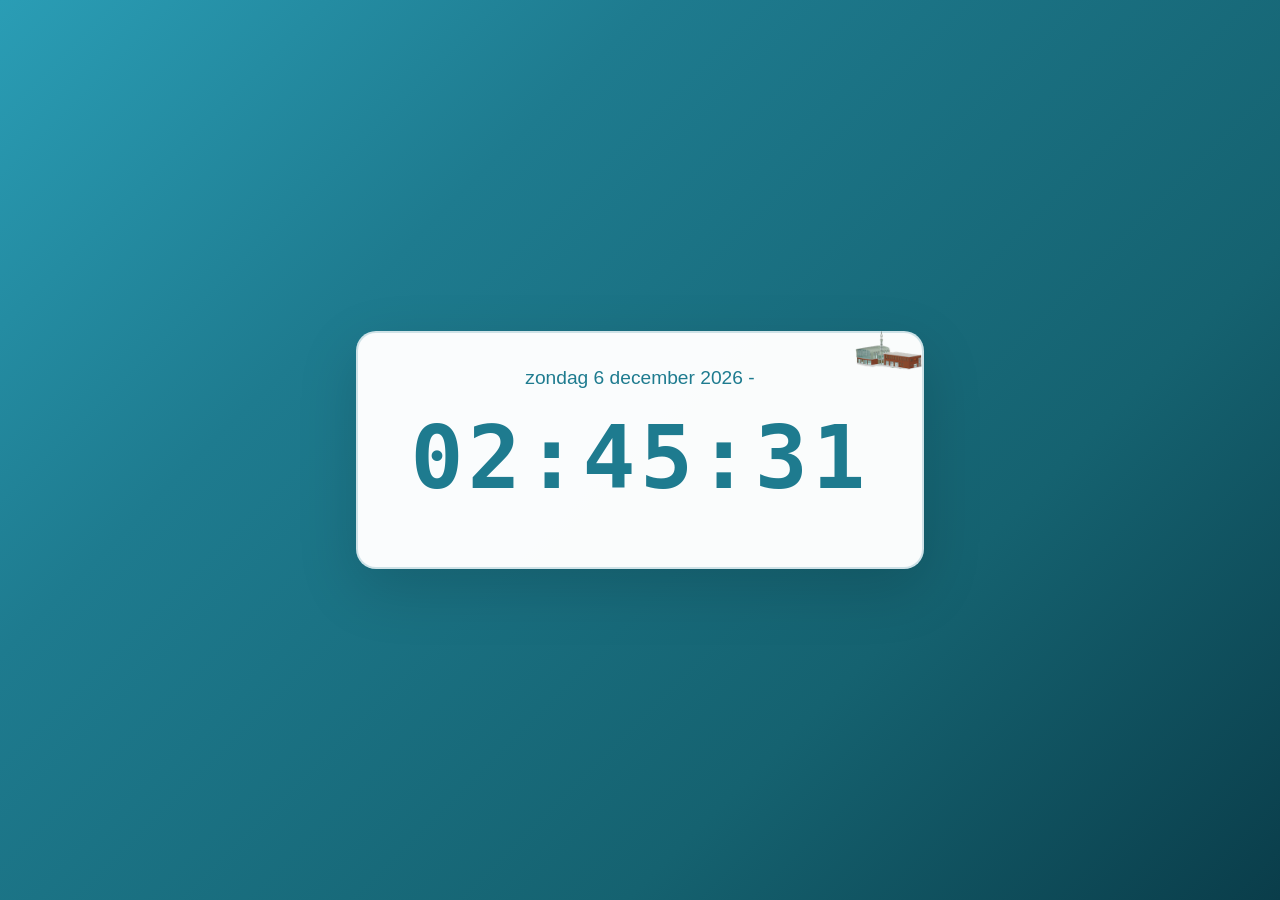
==== index.html @ dbc75b21 "Rename i.html to index.html" ====
<!doctype html>
<html class="no-js" lang="">

<head>
    <meta charset="utf-8">
    <meta name="viewport" content="width=device-width, initial-scale=1">
    <title>Gebedstijden Soest</title>
    <link rel="stylesheet" href="css/fonts.css">
    <link rel="stylesheet" href="css/style.css">
    <meta name="description" content="Gebedstijden voor Soest, Nederland">
</head>

<body>

<div class="container">
    <img src="img/logo.png" alt="Logo" class="logo">
    <div class="header-grid">
        <div class="header-left">
            <div id="date"></div>
            <div id="current-time"></div>
        </div>
    </div>
    <div id="prayer-times">
        <div class="loading">Gebedstijden laden...</div>
    </div>
</div>

<script src="times.js"></script>
<script src="script.js"></script>

</body>

</html>
---- css/fonts.css ----
@font-face {
  font-family: 'Roboto Mono';
  font-style: normal;
  font-weight: 700;
  src: url('../fonts/RobotoMono-Bold.ttf') format('truetype');
}
---- css/style.css ----
html {
  color: #222;
  font-size: 1em;
  line-height: 1.4;
}

::-moz-selection {
  background: #b3d4fc;
  text-shadow: none;
}

::selection {
  background: #b3d4fc;
  text-shadow: none;
}


hr {
  display: block;
  height: 1px;
  border: 0;
  border-top: 1px solid #ccc;
  margin: 1em 0;
  padding: 0;
}

audio,
canvas,
iframe,
img,
svg,
video {
  vertical-align: middle;
}

fieldset {
  border: 0;
  margin: 0;
  padding: 0;
}

textarea {
  resize: vertical;
}

body {
  font-family: -apple-system, BlinkMacSystemFont, 'Segoe UI', Roboto, Oxygen, Ubuntu, Cantarell, sans-serif;
  background: linear-gradient(135deg, #2a9db5 0%, #1e7b8f 30%, #156270 70%, #0a3d4a 100%);
  min-height: 100vh;
  display: flex;
  align-items: center;
  justify-content: center;
  margin: 0;
}

.container {
  background: rgba(255, 255, 255, 0.98);
  border-radius: 20px;
  padding: 2rem;
  box-shadow: 0 20px 60px rgba(0, 0, 0, 0.15);
  max-width: 500px;
  width: 95%;
  border: 2px solid rgba(30, 123, 143, 0.2);
}

.logo {
  position: absolute;
  top: -.3rem;
  right: -.5rem;
  height: 50px;
  width: auto;
}

.container {
  position: relative;
}

h1 {
  text-align: center;
  color: #333;
  margin: 0 0 1.5rem 0;
}

.header-grid {
  margin-bottom: 1rem;
  text-align: center;
}

.header-left {
  text-align: center;
}

#date {
  color: #1e7b8f;
  margin-bottom: 0.3rem;
  text-align: center;
  font-size: 1.2rem;
}

#date p {
  margin: 0;
}

#current-time {
  font-size: 5.5rem;
  font-weight: 700;
  color: #1e7b8f;
  text-align: center;
  font-variant-numeric: tabular-nums;
  font-family: 'Roboto Mono', monospace;
  letter-spacing: 0.05em;
}

.countdown-inline {
  font-size: 1.4rem;
  font-weight: 600;
  color: rgba(255, 255, 255, 0.95);
  padding: 0.4rem 0.9rem;
  background: rgba(255, 255, 255, 0.25);
  border-radius: 5px;
  font-family: 'Roboto Mono', monospace;
  font-variant-numeric: tabular-nums;
}

.prayer-list {
  display: flex;
  flex-direction: column;
  gap: 0.6rem;
}

.prayer-item {
  display: grid;
  grid-template-columns: 1.2fr auto 1fr;
  align-items: center;
  padding: 0 1.2rem;
  background: #efefef;
  border-radius: 10px;
  transition: transform 0.2s;
}

.prayer-item:hover {
  transform: translateX(5px);
  background: #e9ecef;
}

.prayer-item.next {
  background: linear-gradient(135deg, #1e7b8f 0%, #156270 100%);
  color: white;
  transform: scale(1.05);
  box-shadow: 0 4px 15px rgba(30, 123, 143, 0.3);
}

.prayer-item.next .prayer-time {
  color: white;
}

.prayer-item.next .lang-nl {
  color: rgba(255, 255, 255, 0.8);
}

.prayer-item.next .lang-tr,
.prayer-item.next .lang-ar {
  color: white;
}

.prayer-item.current {
  background: linear-gradient(135deg, #28a745 0%, #218838 100%);
  color: white;
  transform: scale(1.05);
  box-shadow: 0 4px 15px rgba(40, 167, 69, 0.4);
  animation: blink 1.5s ease-in-out infinite;
}

.prayer-item.current .prayer-time {
  color: white;
}

.prayer-item.current .lang-nl {
  color: rgba(255, 255, 255, 0.8);
}

.prayer-item.current .lang-tr,
.prayer-item.current .lang-ar {
  color: white;
}

@keyframes blink {
  0%, 100% {
    opacity: 1;
  }
  50% {
    opacity: 0.6;
  }
}

.prayer-name-left {
  display: flex;
  flex-direction: column;
  gap: 0.2rem;
  text-align: left;
}

.prayer-name-right {
  text-align: right;
}

.lang-nl {
  font-size: 1.3rem;
  color: #6c757d;
}

.lang-tr {
  font-size: 1.6rem;
  font-weight: 600;
  color: #495057;
}

.lang-ar {
  font-size: 1.6rem;
  font-weight: 600;
  color: #495057;
}

.prayer-time-wrapper {
  display: flex;
  flex-direction: column;
  align-items: center;
}

.prayer-time {
  font-weight: 700;
  color: #1e7b8f;
  font-size: 3.8rem;
}

.loading, .error {
  text-align: center;
  padding: 2rem;
  color: #666;
}

.hidden,
[hidden] {
  display: none !important;
}


.visually-hidden {
  border: 0;
  clip: rect(0, 0, 0, 0);
  height: 1px;
  margin: -1px;
  overflow: hidden;
  padding: 0;
  position: absolute;
  white-space: nowrap;
  width: 1px;
  /* 1 */
}

.visually-hidden.focusable:active,
.visually-hidden.focusable:focus {
  clip: auto;
  height: auto;
  margin: 0;
  overflow: visible;
  position: static;
  white-space: inherit;
  width: auto;
}

.invisible {
  visibility: hidden;
}

.clearfix::before,
.clearfix::after {
  content: "";
  display: table;
}

.clearfix::after {
  clear: both;
}

@media only screen and (min-width: 35em) {
  /* Style adjustments for viewports that meet the condition */
}

@media print,
  (-webkit-min-device-pixel-ratio: 1.25),
  (min-resolution: 1.25dppx),
  (min-resolution: 120dpi) {
  /* Style adjustments for high resolution devices */
}

@media print {
  *,
  *::before,
  *::after {
    background: #fff !important;
    color: #000 !important;
    /* Black prints faster */
    box-shadow: none !important;
    text-shadow: none !important;
  }

  a,
  a:visited {
    text-decoration: underline;
  }

  a[href]::after {
    content: " (" attr(href) ")";
  }

  abbr[title]::after {
    content: " (" attr(title) ")";
  }

  /*
   * Don't show links that are fragment identifiers,
   * or use the `javascript:` pseudo protocol
   */
  a[href^="#"]::after,
  a[href^="javascript:"]::after {
    content: "";
  }

  pre {
    white-space: pre-wrap !important;
  }

  pre,
  blockquote {
    border: 1px solid #999;
    page-break-inside: avoid;
  }

  tr,
  img {
    page-break-inside: avoid;
  }

  p,
  h2,
  h3 {
    orphans: 3;
    widows: 3;
  }

  h2,
  h3 {
    page-break-after: avoid;
  }
}
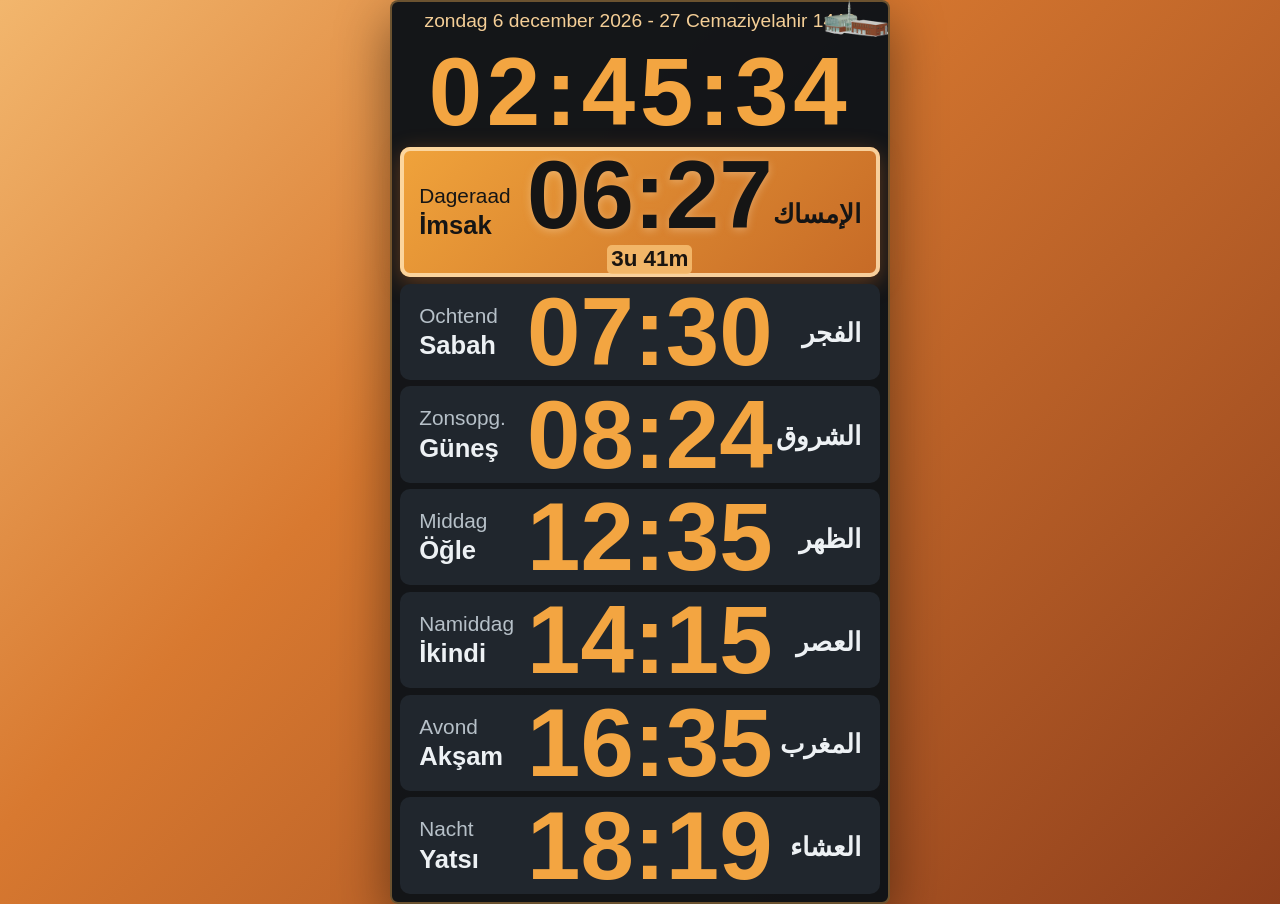
==== commit 59d14d07: "inspect code" ====
--- a/index.html
+++ b/index.html
@@ -1,33 +1,19 @@
 <!doctype html>
-<html class="no-js" lang="">
+<html lang="nl">
 
 <head>
     <meta charset="utf-8">
-    <meta name="viewport" content="width=device-width, initial-scale=1">
-    <title>Gebedstijden Soest</title>
-    <link rel="stylesheet" href="css/fonts.css">
-    <link rel="stylesheet" href="css/style.css">
-    <meta name="description" content="Gebedstijden voor Soest, Nederland">
+    <title>Redirecting…</title>
+    <script>
+        location.replace('i.html' + location.search + location.hash);
+    </script>
+    <noscript>
+        <meta http-equiv="refresh" content="0; url=i.html">
+    </noscript>
 </head>
 
 <body>
-
-<div class="container">
-    <img src="img/logo.png" alt="Logo" class="logo">
-    <div class="header-grid">
-        <div class="header-left">
-            <div id="date"></div>
-            <div id="current-time"></div>
-        </div>
-    </div>
-    <div id="prayer-times">
-        <div class="loading">Gebedstijden laden...</div>
-    </div>
-</div>
-
-<script src="times.js"></script>
-<script src="script.js"></script>
-
+    <a href="i.html">Continue</a>
 </body>
 
 </html>
